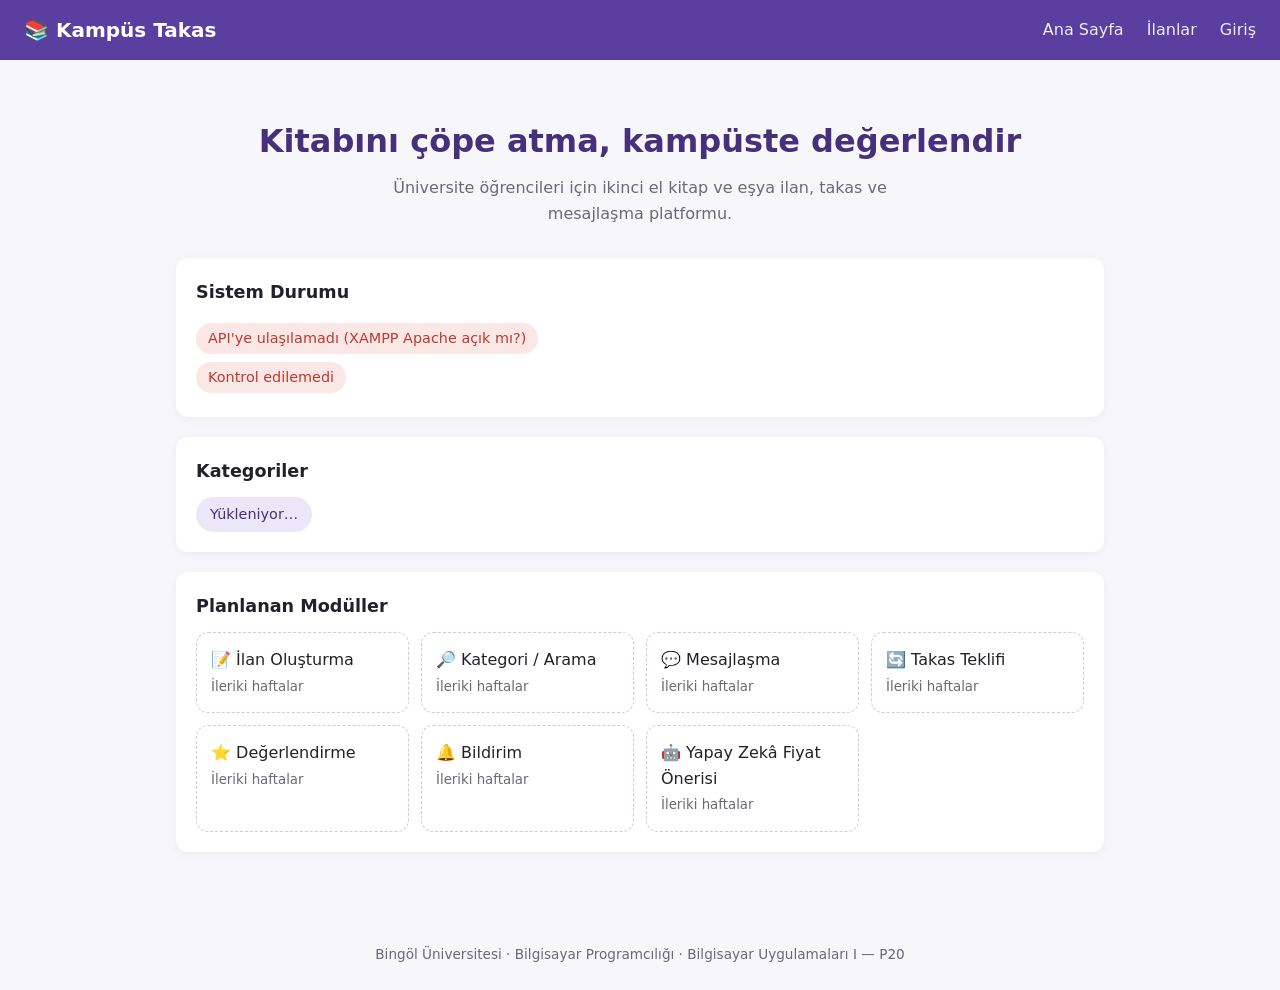
==== frontend/index.html @ 058275c2 "Hafta 3: proje iskeleti, katmanli mimari ve veri modeli - backend: PHP katmanli yapi (Controllers/Se" ====
<!DOCTYPE html>
<html lang="tr">
<head>
  <meta charset="UTF-8">
  <meta name="viewport" content="width=device-width, initial-scale=1.0">
  <title>Kampüs Takas</title>
  <link rel="stylesheet" href="css/style.css">
</head>
<body>
  <header class="navbar">
    <a href="index.html" class="logo">📚 Kampüs Takas</a>
    <nav>
      <a href="index.html">Ana Sayfa</a>
      <a href="pages/ilanlar.html">İlanlar</a>
      <a href="pages/giris.html">Giriş</a>
    </nav>
  </header>

  <section class="hero">
    <h1>Kitabını çöpe atma, kampüste değerlendir</h1>
    <p>Üniversite öğrencileri için ikinci el kitap ve eşya ilan, takas ve mesajlaşma platformu.</p>
  </section>

  <main class="container">
    <div class="card">
      <h2>Sistem Durumu</h2>
      <div><span id="api-status" class="status">API kontrol ediliyor…</span></div>
      <div><span id="db-status" class="status">Veritabanı kontrol ediliyor…</span></div>
    </div>

    <div class="card">
      <h2>Kategoriler</h2>
      <ul id="category-list" class="chips"><li class="chip">Yükleniyor…</li></ul>
    </div>

    <div class="card">
      <h2>Planlanan Modüller</h2>
      <div class="modules">
        <div class="module">📝 İlan Oluşturma<br><small>İleriki haftalar</small></div>
        <div class="module">🔎 Kategori / Arama<br><small>İleriki haftalar</small></div>
        <div class="module">💬 Mesajlaşma<br><small>İleriki haftalar</small></div>
        <div class="module">🔄 Takas Teklifi<br><small>İleriki haftalar</small></div>
        <div class="module">⭐ Değerlendirme<br><small>İleriki haftalar</small></div>
        <div class="module">🔔 Bildirim<br><small>İleriki haftalar</small></div>
        <div class="module">🤖 Yapay Zekâ Fiyat Önerisi<br><small>İleriki haftalar</small></div>
      </div>
    </div>
  </main>

  <footer>Bingöl Üniversitesi · Bilgisayar Programcılığı · Bilgisayar Uygulamaları I — P20</footer>

  <script src="js/config.js"></script>
  <script src="js/api.js"></script>
  <script src="js/app.js"></script>
</body>
</html>
---- frontend/css/style.css ----
:root {
  --primary: #5b3fa0;
  --primary-dark: #45307a;
  --accent: #f2a541;
  --bg: #f7f6fb;
  --card: #ffffff;
  --text: #22202b;
  --muted: #6b6878;
  --ok: #2e8b57;
  --fail: #c0392b;
  --radius: 12px;
}
* { box-sizing: border-box; margin: 0; padding: 0; }
body { font-family: "Segoe UI", system-ui, sans-serif; background: var(--bg); color: var(--text); line-height: 1.6; }
a { color: var(--primary); text-decoration: none; }

.navbar { background: var(--primary); color: #fff; padding: 14px 24px; display: flex; justify-content: space-between; align-items: center; flex-wrap: wrap; gap: 12px; }
.navbar .logo { font-weight: 700; font-size: 1.25rem; color: #fff; }
.navbar nav a { color: #fff; margin-left: 18px; opacity: .9; }
.navbar nav a:hover { opacity: 1; text-decoration: underline; }

.hero { text-align: center; padding: 56px 16px 32px; }
.hero h1 { font-size: 2rem; color: var(--primary-dark); }
.hero p { color: var(--muted); max-width: 560px; margin: 8px auto 0; }

.container { max-width: 960px; margin: 0 auto; padding: 0 16px 48px; }
.card { background: var(--card); border-radius: var(--radius); padding: 20px; box-shadow: 0 2px 10px rgba(0,0,0,.05); margin-bottom: 20px; }
.card h2 { font-size: 1.1rem; margin-bottom: 12px; }

.status { display: inline-block; padding: 4px 12px; border-radius: 999px; font-size: .9rem; margin: 4px 0; background: #eee; }
.status.ok { background: #e3f4ea; color: var(--ok); }
.status.fail { background: #fbe7e5; color: var(--fail); }

.chips { list-style: none; display: flex; flex-wrap: wrap; gap: 8px; }
.chip { background: #ece7f8; color: var(--primary-dark); padding: 6px 14px; border-radius: 999px; font-size: .9rem; }

.modules { display: grid; grid-template-columns: repeat(auto-fit, minmax(200px, 1fr)); gap: 12px; }
.module { border: 1px dashed #cfc7e6; border-radius: var(--radius); padding: 14px; }
.module small { color: var(--muted); }

footer { text-align: center; color: var(--muted); font-size: .85rem; padding: 24px; }
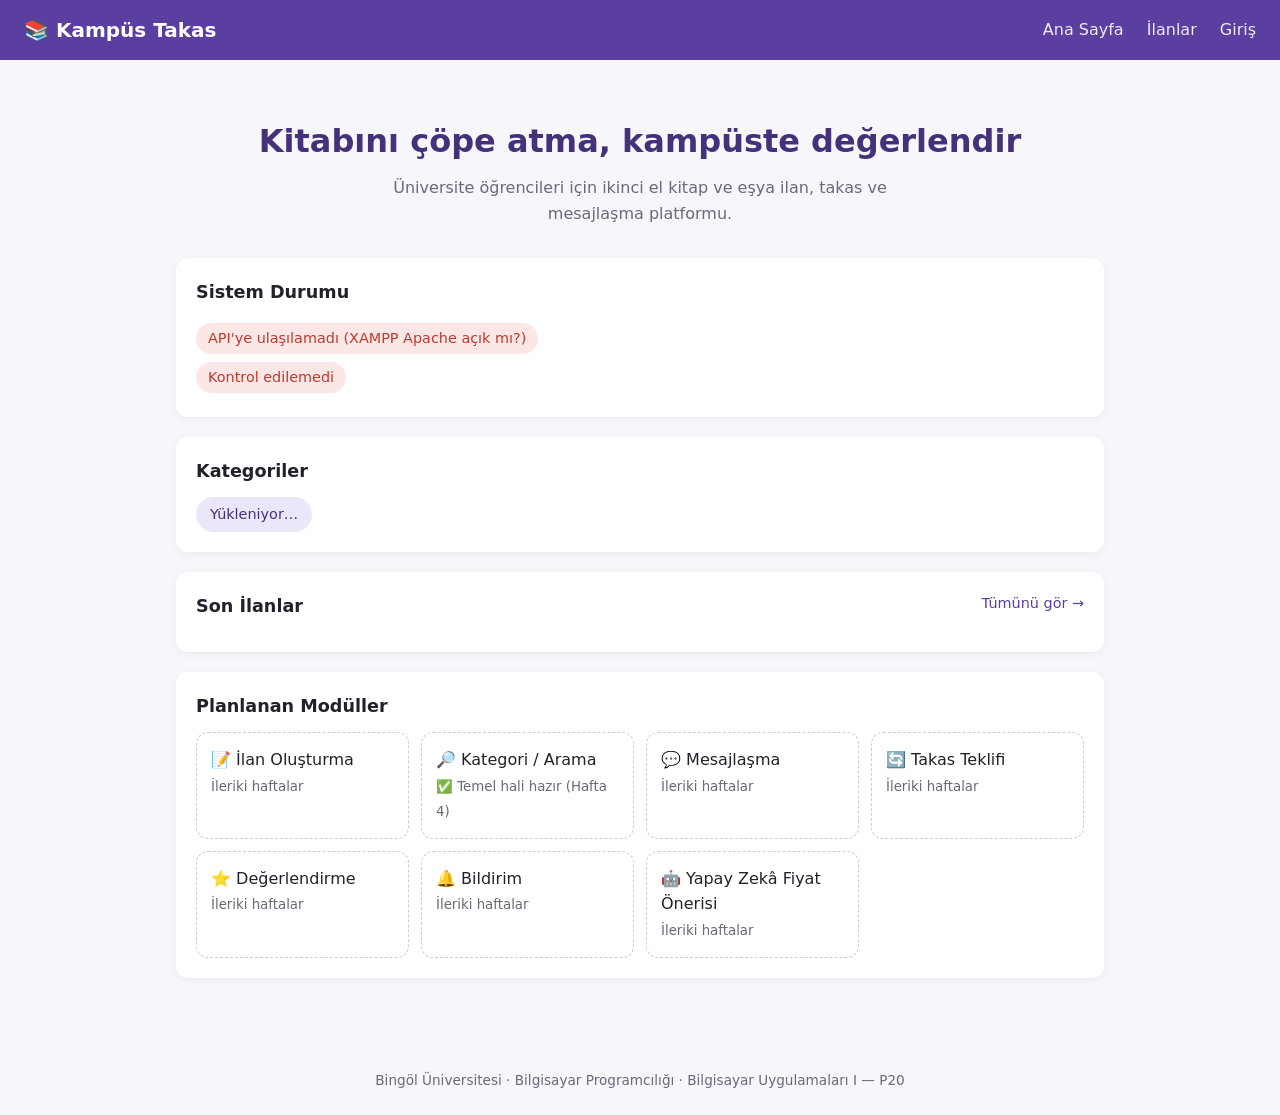
==== commit 53f739eb: "Hafta 4 [frontend]: ilan listesi ve ilan detayı - ilanlar.html: arama, kategori/tür/fiyat filtresi, " ====
--- a/frontend/index.html
+++ b/frontend/index.html
@@ -34,10 +34,15 @@
     </div>
 
     <div class="card">
+      <h2>Son İlanlar <a href="pages/ilanlar.html" style="font-size:.9rem;font-weight:400;float:right">Tümünü gör →</a></h2>
+      <div id="latest" class="listing-grid"><p class="muted">Yükleniyor…</p></div>
+    </div>
+
+    <div class="card">
       <h2>Planlanan Modüller</h2>
       <div class="modules">
         <div class="module">📝 İlan Oluşturma<br><small>İleriki haftalar</small></div>
-        <div class="module">🔎 Kategori / Arama<br><small>İleriki haftalar</small></div>
+        <div class="module">🔎 Kategori / Arama<br><small>✅ Temel hali hazır (Hafta 4)</small></div>
         <div class="module">💬 Mesajlaşma<br><small>İleriki haftalar</small></div>
         <div class="module">🔄 Takas Teklifi<br><small>İleriki haftalar</small></div>
         <div class="module">⭐ Değerlendirme<br><small>İleriki haftalar</small></div>
--- a/frontend/css/style.css
+++ b/frontend/css/style.css
@@ -39,3 +39,43 @@
 .module small { color: var(--muted); }
 
 footer { text-align: center; color: var(--muted); font-size: .85rem; padding: 24px; }
+
+/* ---------- Hafta 4: ilan listesi ve detay ---------- */
+.muted { color: var(--muted); }
+.page-title { margin: 28px 0 16px; color: var(--primary-dark); }
+.error-box { background: #fbe7e5; color: var(--fail); padding: 12px 16px; border-radius: var(--radius); }
+
+.btn { background: var(--primary); color: #fff; border: 0; padding: 10px 18px; border-radius: 8px; cursor: pointer; font: inherit; }
+.btn:hover { background: var(--primary-dark); }
+.btn:disabled { opacity: .5; cursor: not-allowed; }
+.btn-outline { background: transparent; color: var(--primary); border: 1.5px solid var(--primary); }
+.btn-outline:hover { background: #ece7f8; }
+
+.filters { display: grid; grid-template-columns: 1.6fr 1.7fr 1.1fr .7fr .7fr 1.1fr auto; gap: 10px; }
+.filters input, .filters select { padding: 9px 10px; border: 1px solid #d9d4e8; border-radius: 8px; font: inherit; background: #fff; min-width: 0; }
+@media (max-width: 820px) { .filters { grid-template-columns: 1fr 1fr; } .filters input[type=search] { grid-column: 1 / -1; } }
+
+.listing-grid { display: grid; grid-template-columns: repeat(auto-fill, minmax(210px, 1fr)); gap: 16px; }
+.listing-card { background: var(--card); border-radius: var(--radius); overflow: hidden; color: var(--text); box-shadow: 0 2px 10px rgba(0,0,0,.05); transition: transform .15s, box-shadow .15s; }
+.listing-card:hover { transform: translateY(-3px); box-shadow: 0 6px 18px rgba(0,0,0,.09); }
+.listing-card .cover { height: 130px; background: #ece7f8; display: grid; place-items: center; font-size: 2.6rem; }
+.listing-card .cover img { width: 100%; height: 100%; object-fit: cover; }
+.listing-card .body { padding: 12px 14px 14px; }
+.listing-card h3 { font-size: 1rem; margin: 6px 0 2px; line-height: 1.3; }
+.price { font-weight: 700; color: var(--primary-dark); }
+.price.big { font-size: 1.6rem; margin: 6px 0; }
+
+.badge { display: inline-block; font-size: .75rem; padding: 2px 10px; border-radius: 999px; background: #eee; color: var(--muted); margin-right: 4px; }
+.badge-satis { background: #e6effc; color: #2a5db0; }
+.badge-takas { background: #fdf0dc; color: #a8640c; }
+.badge-bagis { background: #e3f4ea; color: var(--ok); }
+
+.detail { display: grid; grid-template-columns: 1fr 1.3fr; gap: 28px; }
+.detail h1 { font-size: 1.5rem; margin-top: 8px; }
+.detail-cover { background: #ece7f8; border-radius: var(--radius); min-height: 260px; display: grid; place-items: center; font-size: 5rem; overflow: hidden; }
+.detail-cover img { width: 100%; height: 100%; object-fit: cover; }
+.facts { width: 100%; border-collapse: collapse; margin: 14px 0; }
+.facts th, .facts td { text-align: left; padding: 7px 0; border-bottom: 1px solid #eee; font-size: .95rem; }
+.facts th { color: var(--muted); font-weight: 500; width: 40%; }
+.actions { display: flex; gap: 10px; flex-wrap: wrap; margin-top: 16px; }
+@media (max-width: 720px) { .detail { grid-template-columns: 1fr; } }
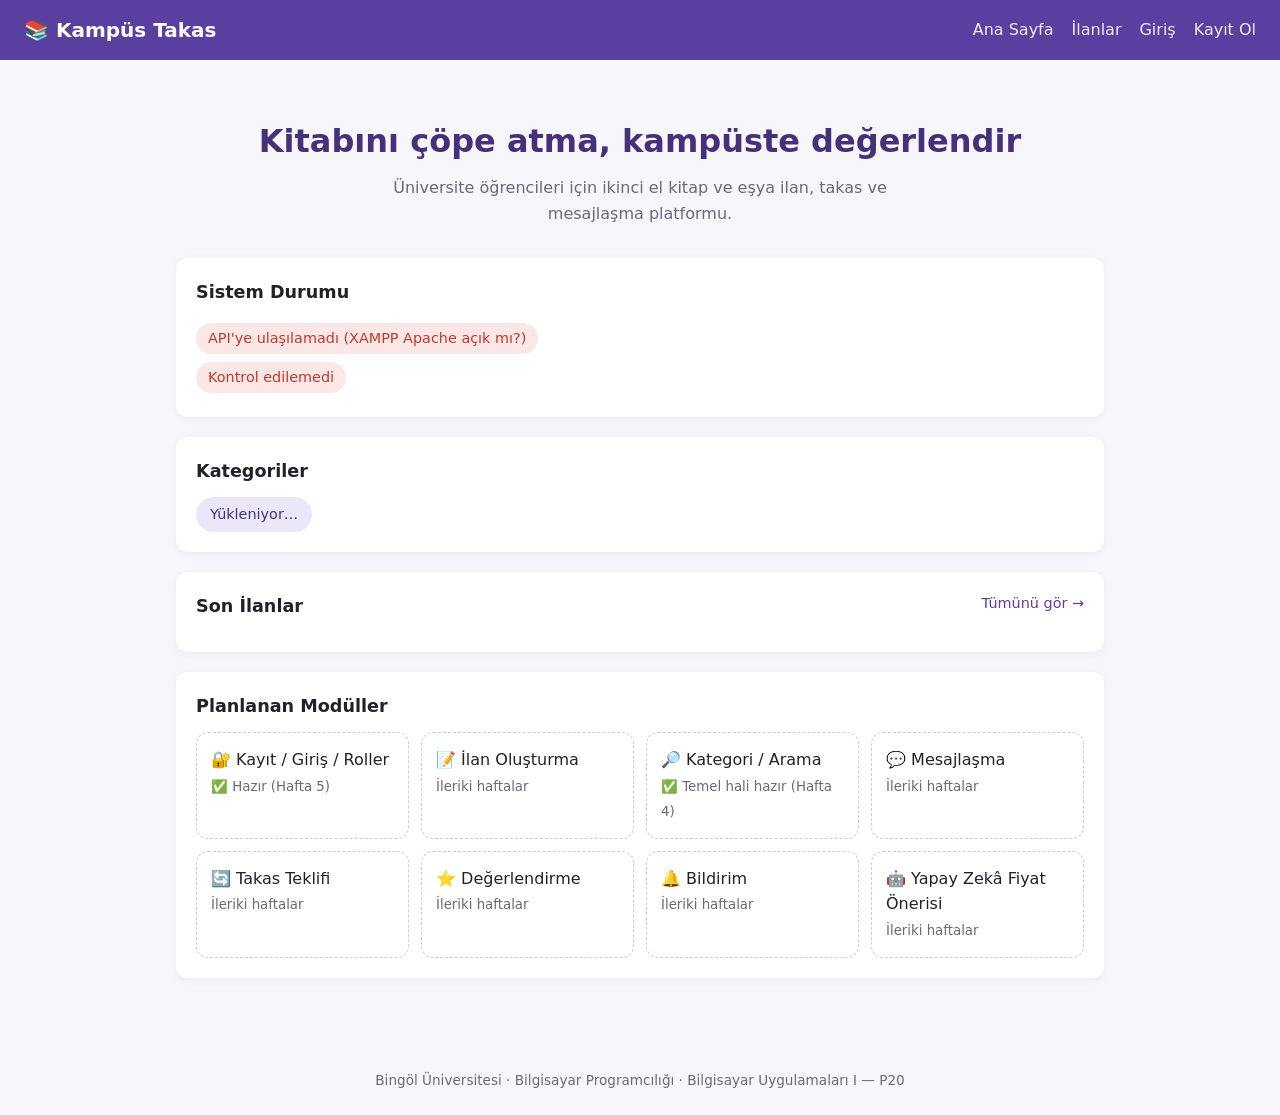
==== commit c0a1d0ae: "Hafta 5 [frontend]: giriş, kayıt, hesabım ve yönetim sayfaları - giris.html / kayit.html: alan bazlı" ====
--- a/frontend/index.html
+++ b/frontend/index.html
@@ -9,11 +9,7 @@
 <body>
   <header class="navbar">
     <a href="index.html" class="logo">📚 Kampüs Takas</a>
-    <nav>
-      <a href="index.html">Ana Sayfa</a>
-      <a href="pages/ilanlar.html">İlanlar</a>
-      <a href="pages/giris.html">Giriş</a>
-    </nav>
+    <nav id="main-nav"><a href="index.html">Ana Sayfa</a><a href="pages/ilanlar.html">İlanlar</a></nav>
   </header>
 
   <section class="hero">
@@ -41,6 +37,7 @@
     <div class="card">
       <h2>Planlanan Modüller</h2>
       <div class="modules">
+        <div class="module">🔐 Kayıt / Giriş / Roller<br><small>✅ Hazır (Hafta 5)</small></div>
         <div class="module">📝 İlan Oluşturma<br><small>İleriki haftalar</small></div>
         <div class="module">🔎 Kategori / Arama<br><small>✅ Temel hali hazır (Hafta 4)</small></div>
         <div class="module">💬 Mesajlaşma<br><small>İleriki haftalar</small></div>
@@ -56,6 +53,7 @@
 
   <script src="js/config.js"></script>
   <script src="js/api.js"></script>
+  <script src="js/auth.js"></script>
   <script src="js/app.js"></script>
 </body>
 </html>
--- a/frontend/css/style.css
+++ b/frontend/css/style.css
@@ -79,3 +79,30 @@
 .facts th { color: var(--muted); font-weight: 500; width: 40%; }
 .actions { display: flex; gap: 10px; flex-wrap: wrap; margin-top: 16px; }
 @media (max-width: 720px) { .detail { grid-template-columns: 1fr; } }
+
+/* ---------- Hafta 5: formlar, giriş/kayıt, yönetim ---------- */
+.container.narrow { max-width: 480px; }
+.form-card { margin-top: 36px; }
+.form-card h1 { font-size: 1.5rem; margin-bottom: 6px; color: var(--primary-dark); }
+.field { margin: 14px 0; }
+.field label { display: block; font-size: .9rem; font-weight: 600; margin-bottom: 4px; }
+.field input, .field select { width: 100%; padding: 10px 12px; border: 1px solid #d9d4e8; border-radius: 8px; font: inherit; background: #fff; }
+.field input:focus { outline: 2px solid #c9bdf0; border-color: var(--primary); }
+.field input.invalid { border-color: var(--fail); background: #fff8f7; }
+.field-error { color: var(--fail); font-size: .82rem; display: block; min-height: 1em; }
+.row-2 { display: grid; grid-template-columns: 1fr 1fr; gap: 12px; }
+@media (max-width: 520px) { .row-2 { grid-template-columns: 1fr; } }
+.btn-block { width: 100%; margin-top: 8px; padding: 12px; }
+.center { text-align: center; margin-top: 14px; }
+.success-box { background: #e3f4ea; color: var(--ok); padding: 10px 14px; border-radius: var(--radius); margin: 8px 0; }
+.error-box { margin: 8px 0; }
+.pw-rules { list-style: none; display: flex; gap: 14px; flex-wrap: wrap; font-size: .8rem; color: var(--muted); margin-top: 6px; }
+.pw-rules li.ok { color: var(--ok); }
+
+.table-wrap { overflow-x: auto; }
+.data-table { width: 100%; border-collapse: collapse; font-size: .92rem; }
+.data-table th, .data-table td { text-align: left; padding: 10px 8px; border-bottom: 1px solid #eee; white-space: nowrap; }
+.data-table th { color: var(--muted); font-weight: 600; }
+.data-table select { padding: 5px 8px; border-radius: 6px; border: 1px solid #d9d4e8; font: inherit; }
+#flash { position: fixed; right: 16px; bottom: 16px; z-index: 10; box-shadow: 0 4px 14px rgba(0,0,0,.12); }
+.listing-grid > p { grid-column: 1 / -1; }
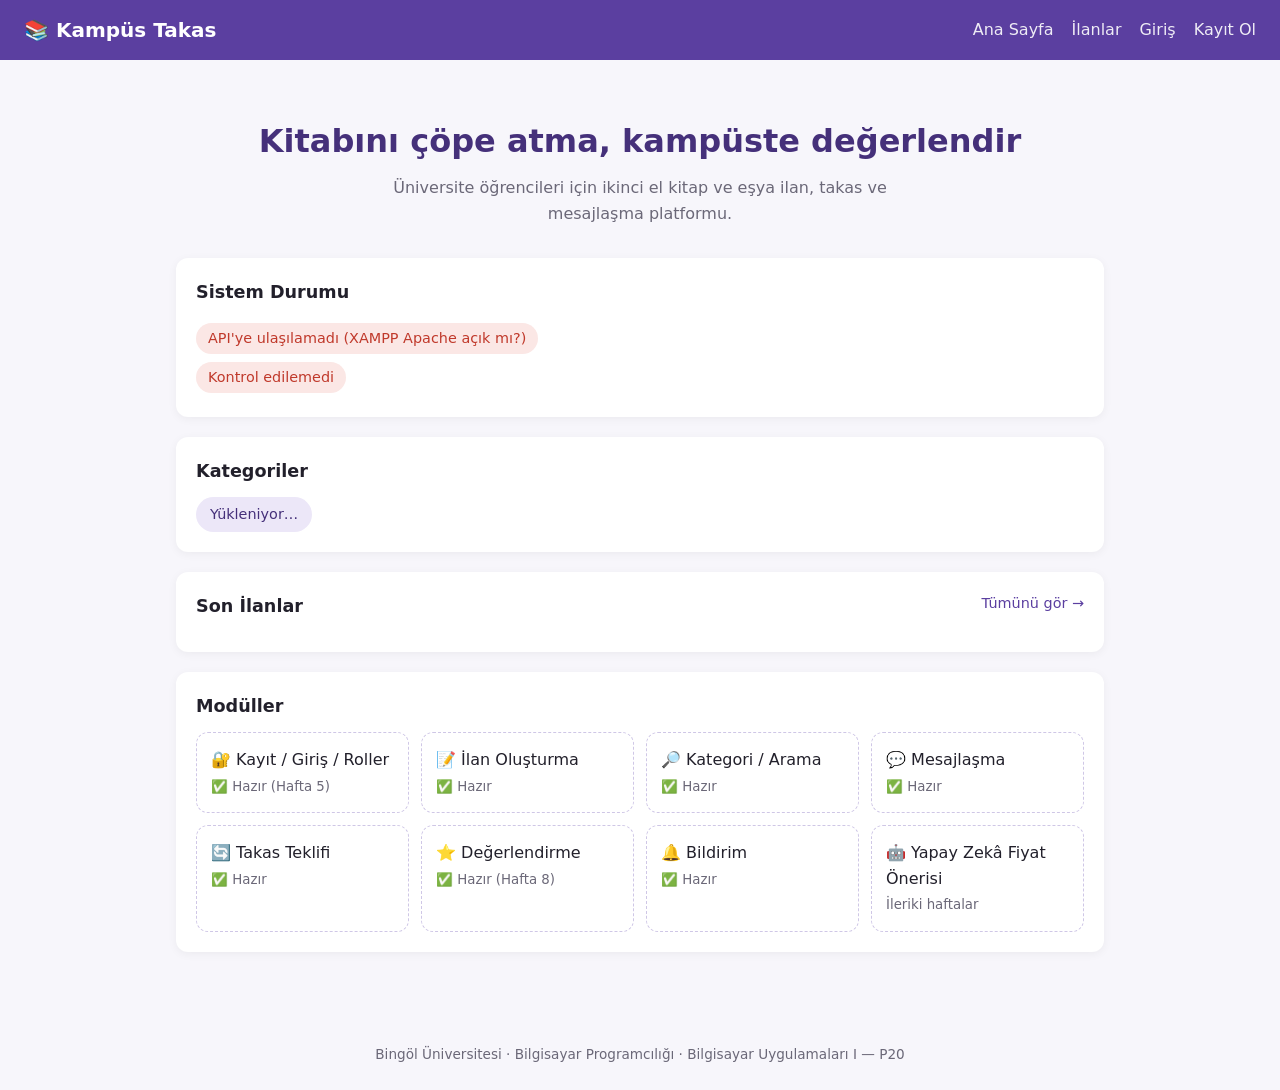
==== commit 6a291ed9: "Hafta 8 [frontend]: değerlendirme arayüzü ve ortamdan bağımsız API adresi - config.js: API adresi sa" ====
--- a/frontend/index.html
+++ b/frontend/index.html
@@ -35,15 +35,15 @@
     </div>
 
     <div class="card">
-      <h2>Planlanan Modüller</h2>
+      <h2>Modüller</h2>
       <div class="modules">
         <div class="module">🔐 Kayıt / Giriş / Roller<br><small>✅ Hazır (Hafta 5)</small></div>
-        <div class="module">📝 İlan Oluşturma<br><small>İleriki haftalar</small></div>
-        <div class="module">🔎 Kategori / Arama<br><small>✅ Temel hali hazır (Hafta 4)</small></div>
-        <div class="module">💬 Mesajlaşma<br><small>İleriki haftalar</small></div>
-        <div class="module">🔄 Takas Teklifi<br><small>İleriki haftalar</small></div>
-        <div class="module">⭐ Değerlendirme<br><small>İleriki haftalar</small></div>
-        <div class="module">🔔 Bildirim<br><small>İleriki haftalar</small></div>
+        <div class="module">📝 İlan Oluşturma<br><small>✅ Hazır</small></div>
+        <div class="module">🔎 Kategori / Arama<br><small>✅ Hazır</small></div>
+        <div class="module">💬 Mesajlaşma<br><small>✅ Hazır</small></div>
+        <div class="module">🔄 Takas Teklifi<br><small>✅ Hazır</small></div>
+        <div class="module">⭐ Değerlendirme<br><small>✅ Hazır (Hafta 8)</small></div>
+        <div class="module">🔔 Bildirim<br><small>✅ Hazır</small></div>
         <div class="module">🤖 Yapay Zekâ Fiyat Önerisi<br><small>İleriki haftalar</small></div>
       </div>
     </div>
--- a/frontend/css/style.css
+++ b/frontend/css/style.css
@@ -106,3 +106,137 @@
 .data-table select { padding: 5px 8px; border-radius: 6px; border: 1px solid #d9d4e8; font: inherit; }
 #flash { position: fixed; right: 16px; bottom: 16px; z-index: 10; box-shadow: 0 4px 14px rgba(0,0,0,.12); }
 .listing-grid > p { grid-column: 1 / -1; }
+
+/* ---------- Hafta 6: ilan formu, fotoğraflar, galeri ---------- */
+.container.medium { max-width: 720px; }
+.field textarea { width: 100%; padding: 10px 12px; border: 1px solid #d9d4e8; border-radius: 8px; font: inherit; resize: vertical; }
+.field textarea:focus { outline: 2px solid #c9bdf0; border-color: var(--primary); }
+.field select.invalid, .field textarea.invalid { border-color: var(--fail); }
+.field label .muted { font-weight: 400; }
+
+.type-picker { display: grid; grid-template-columns: repeat(3, 1fr); gap: 10px; }
+.type-picker label { cursor: pointer; margin: 0; }
+.type-picker input { position: absolute; opacity: 0; }
+.type-picker span { display: block; border: 1.5px solid #d9d4e8; border-radius: 10px; padding: 12px; text-align: center; font-weight: 600; transition: .15s; }
+.type-picker small { display: block; font-weight: 400; color: var(--muted); font-size: .78rem; }
+.type-picker input:checked + span { border-color: var(--primary); background: #f1edfb; color: var(--primary-dark); }
+.type-picker input:focus-visible + span { outline: 2px solid var(--primary); }
+@media (max-width: 520px) { .type-picker { grid-template-columns: 1fr; } }
+
+.photo-grid { display: grid; grid-template-columns: repeat(auto-fill, minmax(110px, 1fr)); gap: 10px; margin-bottom: 10px; }
+.photo-grid:empty { display: none; }
+.photo { position: relative; aspect-ratio: 1; border-radius: 10px; overflow: hidden; background: #ece7f8; }
+.photo img { width: 100%; height: 100%; object-fit: cover; }
+.photo-btn { position: absolute; top: 6px; right: 6px; width: 26px; height: 26px; border-radius: 50%; border: 0; background: rgba(0,0,0,.6); color: #fff; cursor: pointer; font-size: .8rem; }
+.photo-btn.left { right: auto; left: 6px; }
+.photo-cover, .photo-new { position: absolute; bottom: 6px; left: 6px; background: var(--primary); color: #fff; font-size: .7rem; padding: 2px 8px; border-radius: 999px; }
+.photo-new { left: auto; right: 6px; background: var(--accent); }
+.photo-add { display: inline-block; border: 1.5px dashed #b9add9; border-radius: 10px; padding: 12px 18px; cursor: pointer; color: var(--primary); font-weight: 600; margin-bottom: 6px; }
+.photo-add:hover { background: #f6f3fd; }
+
+.btn-danger { background: transparent; color: var(--fail); border: 1.5px solid #e6b3ad; }
+.btn-danger:hover { background: #fbe7e5; }
+a.btn { display: inline-block; text-align: center; }
+.card-head { display: flex; justify-content: space-between; align-items: center; gap: 12px; flex-wrap: wrap; margin-bottom: 12px; }
+.card-head h2 { margin: 0; }
+.card-head small { font-size: .85rem; font-weight: 400; margin-left: 6px; }
+
+.listing-card .cover { position: relative; }
+.img-count { position: absolute; bottom: 6px; right: 6px; background: rgba(0,0,0,.55); color: #fff; font-size: .72rem; padding: 2px 7px; border-radius: 999px; }
+.badge-status-kaldirildi { background: #eee; color: #777; }
+.badge-status-rezerve { background: #fdf0dc; color: #a8640c; }
+.badge-status-tamamlandi { background: #e3f4ea; color: var(--ok); }
+
+.gallery { min-width: 0; }
+.thumbs { display: flex; gap: 8px; margin-top: 10px; overflow-x: auto; }
+.thumb { width: 64px; height: 64px; flex: none; border-radius: 8px; overflow: hidden; border: 2px solid transparent; padding: 0; cursor: pointer; background: #ece7f8; }
+.thumb.active { border-color: var(--primary); }
+.thumb img { width: 100%; height: 100%; object-fit: cover; }
+.detail-cover { aspect-ratio: 4 / 3; min-height: 0; }
+.description { white-space: pre-line; }
+.filters { grid-template-columns: 1.5fr 1.5fr 1fr 1fr .7fr .7fr 1fr auto; }
+.type-picker label { position: relative; }
+.listing-card .cover { overflow: hidden; }
+@media (max-width: 600px) {
+  .navbar { padding: 12px 16px; }
+  .navbar nav { display: flex; flex-wrap: wrap; gap: 4px 14px; }
+  .navbar nav a { margin-left: 0; }
+}
+
+/* ---------- Hafta 7: menü sayaçları, mesajlar, teklifler, bildirimler ---------- */
+.nav-count { display: inline-block; min-width: 18px; height: 18px; line-height: 18px; padding: 0 5px; margin-left: 4px; border-radius: 999px; background: var(--accent); color: #2b1a00; font-size: .72rem; font-weight: 700; text-align: center; vertical-align: 1px; }
+.btn-sm { padding: 6px 12px; font-size: .88rem; }
+.container.wide { max-width: 1100px; }
+
+/* Teklif kartı */
+.offer-card { display: flex; gap: 14px; padding: 14px 0; border-bottom: 1px solid #eee; }
+.offer-card:last-child { border-bottom: 0; }
+.offer-thumb { width: 72px; height: 72px; flex: none; border-radius: 10px; overflow: hidden; background: #ece7f8; display: grid; place-items: center; font-size: 1.8rem; }
+.offer-thumb img { width: 100%; height: 100%; object-fit: cover; }
+.offer-body { flex: 1; min-width: 0; }
+.offer-title { font-weight: 700; color: var(--text); }
+.offer-line { margin: 2px 0; }
+.offer-note { color: var(--muted); font-style: italic; margin: 2px 0; }
+.offer-meta { margin: 6px 0; display: flex; gap: 8px; align-items: center; flex-wrap: wrap; }
+.offer-actions { display: flex; gap: 8px; flex-wrap: wrap; margin-top: 6px; }
+#offers-box h2, #offer-form h2 { font-size: 1.1rem; margin-bottom: 4px; }
+
+.tabs { display: flex; gap: 6px; margin-bottom: -1px; }
+.tab { background: transparent; border: 0; padding: 10px 16px; border-radius: 10px 10px 0 0; font: inherit; color: var(--muted); cursor: pointer; }
+.tab.active { background: var(--card); color: var(--primary-dark); font-weight: 600; }
+.tab-count:not(:empty) { background: var(--accent); color: #2b1a00; border-radius: 999px; padding: 0 7px; font-size: .75rem; margin-left: 4px; }
+.tabs + .card { border-top-left-radius: 0; }
+
+/* Mesajlar: iki panel */
+.chat { display: grid; grid-template-columns: 320px 1fr; height: calc(100vh - 140px); min-height: 460px; padding: 0; overflow: hidden; margin-top: 24px; }
+.chat-list { border-right: 1px solid #eee; overflow-y: auto; }
+.chat-list h2 { padding: 16px 16px 8px; font-size: 1.1rem; }
+.thread-item { display: flex; gap: 10px; padding: 10px 14px; color: var(--text); border-bottom: 1px solid #f3f1f8; align-items: center; }
+.thread-item:hover { background: #faf9fd; }
+.thread-item.active { background: #f1edfb; }
+.thread-item.unread .thread-last { color: var(--text); font-weight: 600; }
+.thread-thumb { width: 44px; height: 44px; flex: none; border-radius: 8px; overflow: hidden; background: #ece7f8; display: grid; place-items: center; }
+.thread-thumb img { width: 100%; height: 100%; object-fit: cover; }
+.thread-text { flex: 1; min-width: 0; }
+.thread-top { display: flex; justify-content: space-between; gap: 6px; }
+.thread-listing, .thread-last { font-size: .84rem; white-space: nowrap; overflow: hidden; text-overflow: ellipsis; }
+.thread-last { color: var(--muted); }
+.chat-thread { display: flex; flex-direction: column; min-width: 0; min-height: 0; }
+.chat-empty { margin: auto; text-align: center; color: var(--muted); padding: 20px; }
+.thread-head { display: flex; gap: 12px; align-items: center; padding: 12px 16px; border-bottom: 1px solid #eee; }
+.btn-back { display: none; background: none; border: 0; font-size: 1.3rem; cursor: pointer; color: var(--primary); }
+.messages { flex: 1; overflow-y: auto; padding: 16px; display: flex; flex-direction: column; gap: 8px; background: #faf9fd; }
+.msg { max-width: 75%; display: flex; flex-direction: column; }
+.msg small { color: var(--muted); font-size: .72rem; margin: 2px 6px; }
+.msg.mine { align-self: flex-end; align-items: flex-end; }
+.bubble { padding: 8px 12px; border-radius: 14px; background: #fff; box-shadow: 0 1px 2px rgba(0,0,0,.06); white-space: pre-wrap; overflow-wrap: anywhere; }
+.msg.mine .bubble { background: var(--primary); color: #fff; border-bottom-right-radius: 4px; }
+.msg.theirs .bubble { border-bottom-left-radius: 4px; }
+.composer { display: flex; gap: 8px; padding: 12px; border-top: 1px solid #eee; }
+.composer textarea { flex: 1; resize: none; padding: 10px 12px; border: 1px solid #d9d4e8; border-radius: 10px; font: inherit; max-height: 140px; }
+.composer-error { color: var(--fail); padding: 0 14px 8px; font-size: .85rem; }
+@media (max-width: 760px) {
+  .chat { grid-template-columns: 1fr; height: calc(100vh - 150px); }
+  .chat-thread { display: none; }
+  .chat.show-thread .chat-list { display: none; }
+  .chat.show-thread .chat-thread { display: flex; }
+  .btn-back { display: block; }
+}
+
+/* Bildirimler */
+.notif { display: flex; gap: 12px; padding: 12px 8px; border-bottom: 1px solid #eee; color: var(--text); border-radius: 8px; }
+.notif:hover { background: #faf9fd; }
+.notif.unread { background: #f6f3fd; font-weight: 600; }
+.notif.unread small { font-weight: 400; }
+.notif-icon { font-size: 1.3rem; }
+.nav-count[hidden] { display: none; }
+
+/* ---------- Hafta 8: değerlendirme ---------- */
+.stars { color: #e8a317; letter-spacing: 1px; }
+.star-input { display: flex; gap: 2px; font-size: 1.6rem; margin: 4px 0; }
+.star-input button { background: none; border: 0; cursor: pointer; color: #ccc; font-size: inherit; padding: 0 2px; line-height: 1; }
+.star-input button.on { color: #e8a317; }
+.review-form { background: #faf9fd; border: 1px solid #e3dff0; border-radius: 10px; padding: 10px 12px; margin-top: 8px; }
+.review-form input { width: 100%; padding: 8px 10px; border: 1px solid #d9d4e8; border-radius: 8px; font: inherit; margin: 4px 0; }
+.review-item { padding: 8px 0; border-bottom: 1px solid #eee; }
+.review-item:last-child { border-bottom: 0; }
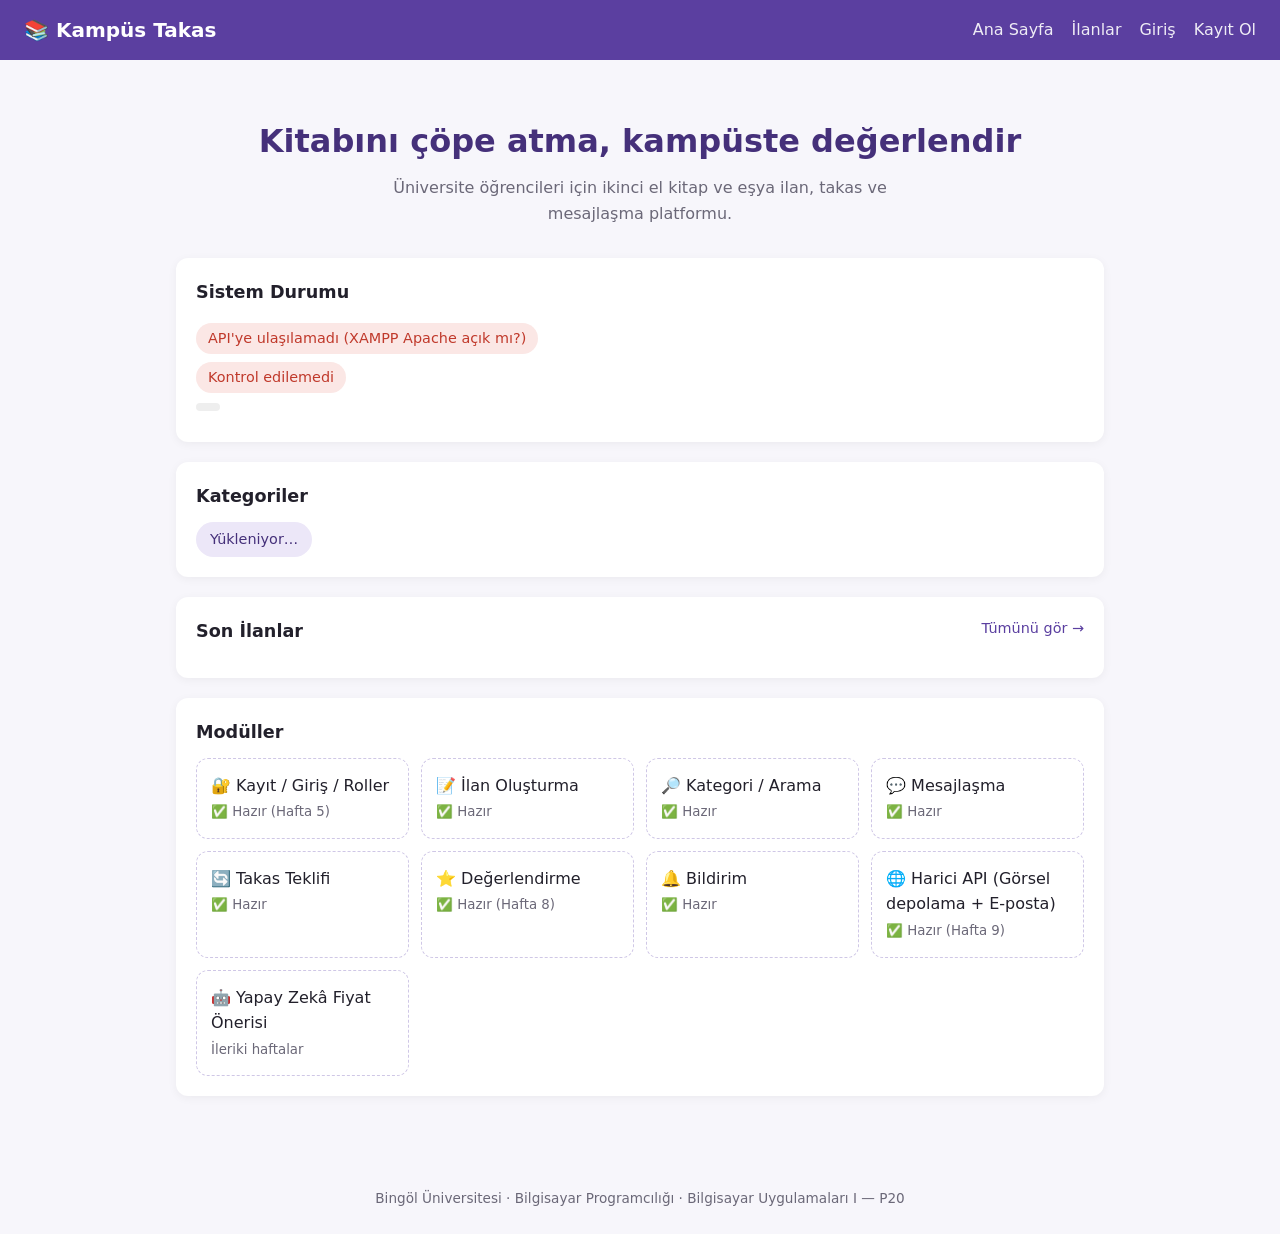
==== commit 561a902e: "Hafta 9 [frontend]: Cloudinary fotoğrafları, e-posta tercihi ve harici servisler paneli Co-Authored-" ====
--- a/frontend/index.html
+++ b/frontend/index.html
@@ -1,4 +1,5 @@
 <!DOCTYPE html>
+<!-- Ana sayfa: sistem durumu (API + veritabanı), kategoriler, son ilanlar ve modül listesi. -->
 <html lang="tr">
 <head>
   <meta charset="UTF-8">
@@ -22,6 +23,7 @@
       <h2>Sistem Durumu</h2>
       <div><span id="api-status" class="status">API kontrol ediliyor…</span></div>
       <div><span id="db-status" class="status">Veritabanı kontrol ediliyor…</span></div>
+      <div><span id="int-status" class="status" hidden></span></div>
     </div>
 
     <div class="card">
@@ -44,6 +46,7 @@
         <div class="module">🔄 Takas Teklifi<br><small>✅ Hazır</small></div>
         <div class="module">⭐ Değerlendirme<br><small>✅ Hazır (Hafta 8)</small></div>
         <div class="module">🔔 Bildirim<br><small>✅ Hazır</small></div>
+        <div class="module">🌐 Harici API (Görsel depolama + E-posta)<br><small>✅ Hazır (Hafta 9)</small></div>
         <div class="module">🤖 Yapay Zekâ Fiyat Önerisi<br><small>İleriki haftalar</small></div>
       </div>
     </div>
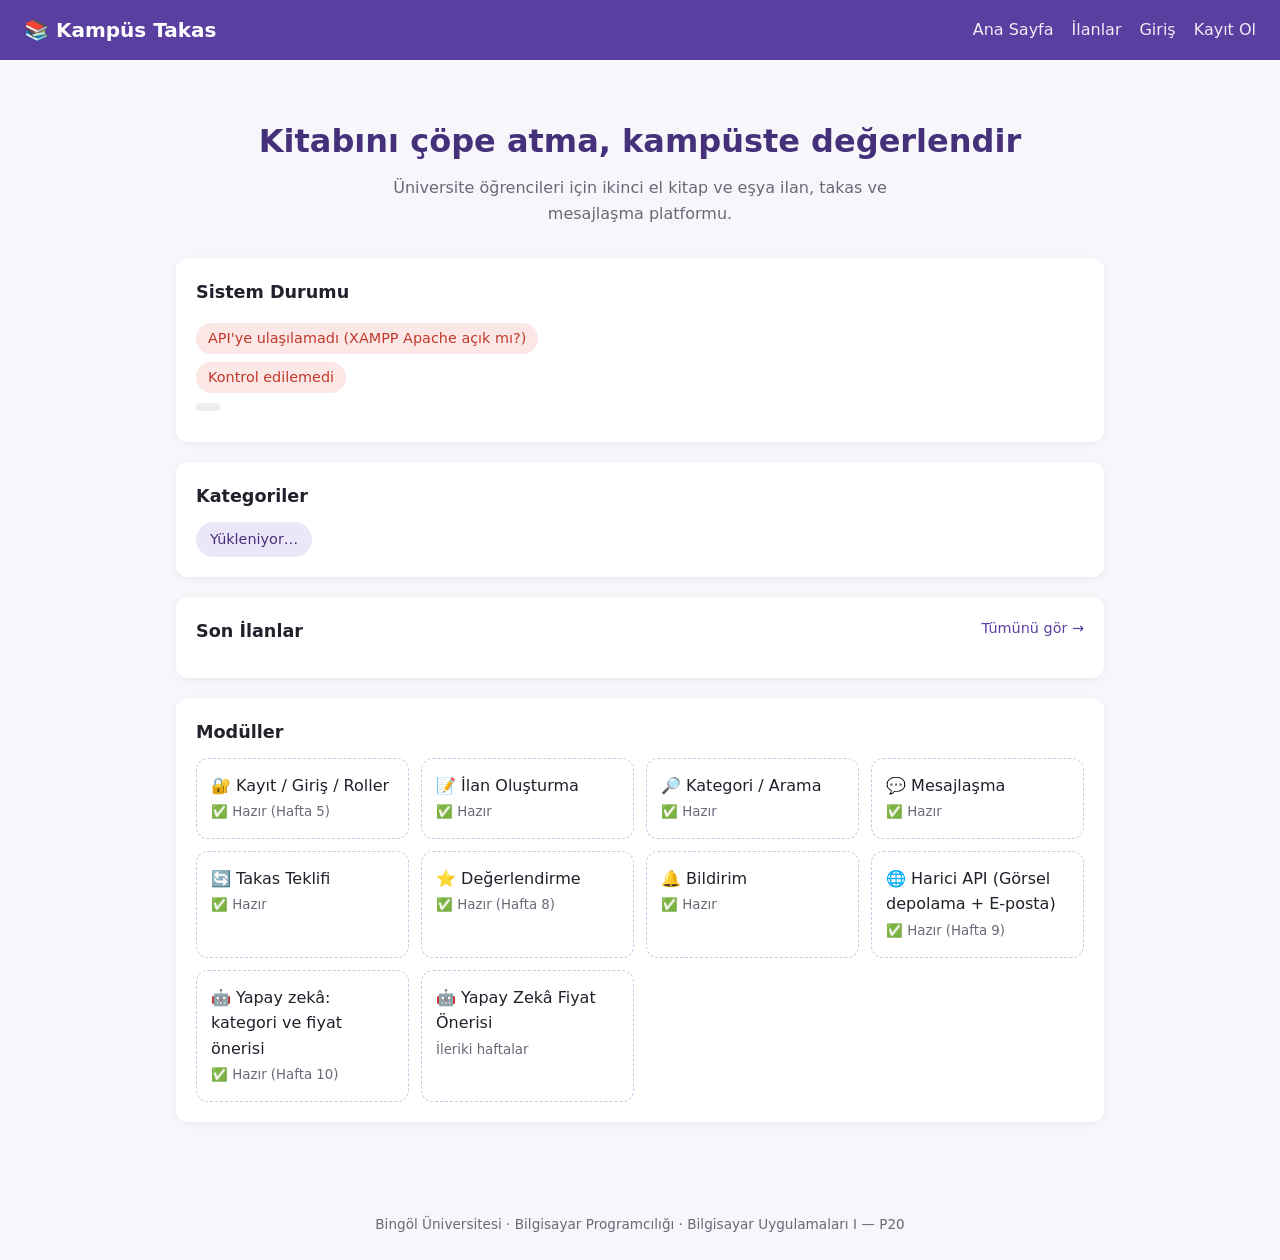
==== commit e619886d: "Hafta 10 [frontend]: İlan Ver'de öneri kartı, yönetim panelinde yapay zekâ günlüğü Co-Authored-By: C" ====
--- a/frontend/index.html
+++ b/frontend/index.html
@@ -47,6 +47,7 @@
         <div class="module">⭐ Değerlendirme<br><small>✅ Hazır (Hafta 8)</small></div>
         <div class="module">🔔 Bildirim<br><small>✅ Hazır</small></div>
         <div class="module">🌐 Harici API (Görsel depolama + E-posta)<br><small>✅ Hazır (Hafta 9)</small></div>
+        <div class="module">🤖 Yapay zekâ: kategori ve fiyat önerisi<br><small>✅ Hazır (Hafta 10)</small></div>
         <div class="module">🤖 Yapay Zekâ Fiyat Önerisi<br><small>İleriki haftalar</small></div>
       </div>
     </div>
--- a/frontend/css/style.css
+++ b/frontend/css/style.css
@@ -240,3 +240,16 @@
 .review-form input { width: 100%; padding: 8px 10px; border: 1px solid #d9d4e8; border-radius: 8px; font: inherit; margin: 4px 0; }
 .review-item { padding: 8px 0; border-bottom: 1px solid #eee; }
 .review-item:last-child { border-bottom: 0; }
+
+/* Hafta 10 – Yapay zekâ önerisi */
+.ai-box { border: 1px dashed var(--primary); background: #f7f4fd; border-radius: var(--radius); padding: 14px 16px; margin: 8px 0 18px; display: grid; gap: 10px; }
+.ai-head { display: grid; gap: 2px; }
+.ai-box #ai-btn { justify-self: start; }
+.ai-card { background: #fff; border-radius: var(--radius); padding: 14px; display: grid; gap: 10px; box-shadow: 0 1px 6px rgba(0,0,0,.05); }
+.ai-source { justify-self: start; font-size: .85rem; padding: 3px 10px; border-radius: 999px; }
+.ai-source.ai { background: #ece7f8; color: var(--primary-dark); }
+.ai-source.rule { background: #fff3df; color: #8a5a00; }
+.ai-bar { display: inline-block; width: 120px; height: 8px; background: #eee; border-radius: 99px; overflow: hidden; vertical-align: middle; }
+.ai-bar span { display: block; height: 100%; background: var(--primary); }
+.ai-warn { list-style: none; margin: 0; padding: 8px 12px; background: #fff8e8; border-radius: 8px; color: #7a5200; font-size: .9rem; display: grid; gap: 4px; }
+.ai-actions { display: flex; gap: 8px; flex-wrap: wrap; }
